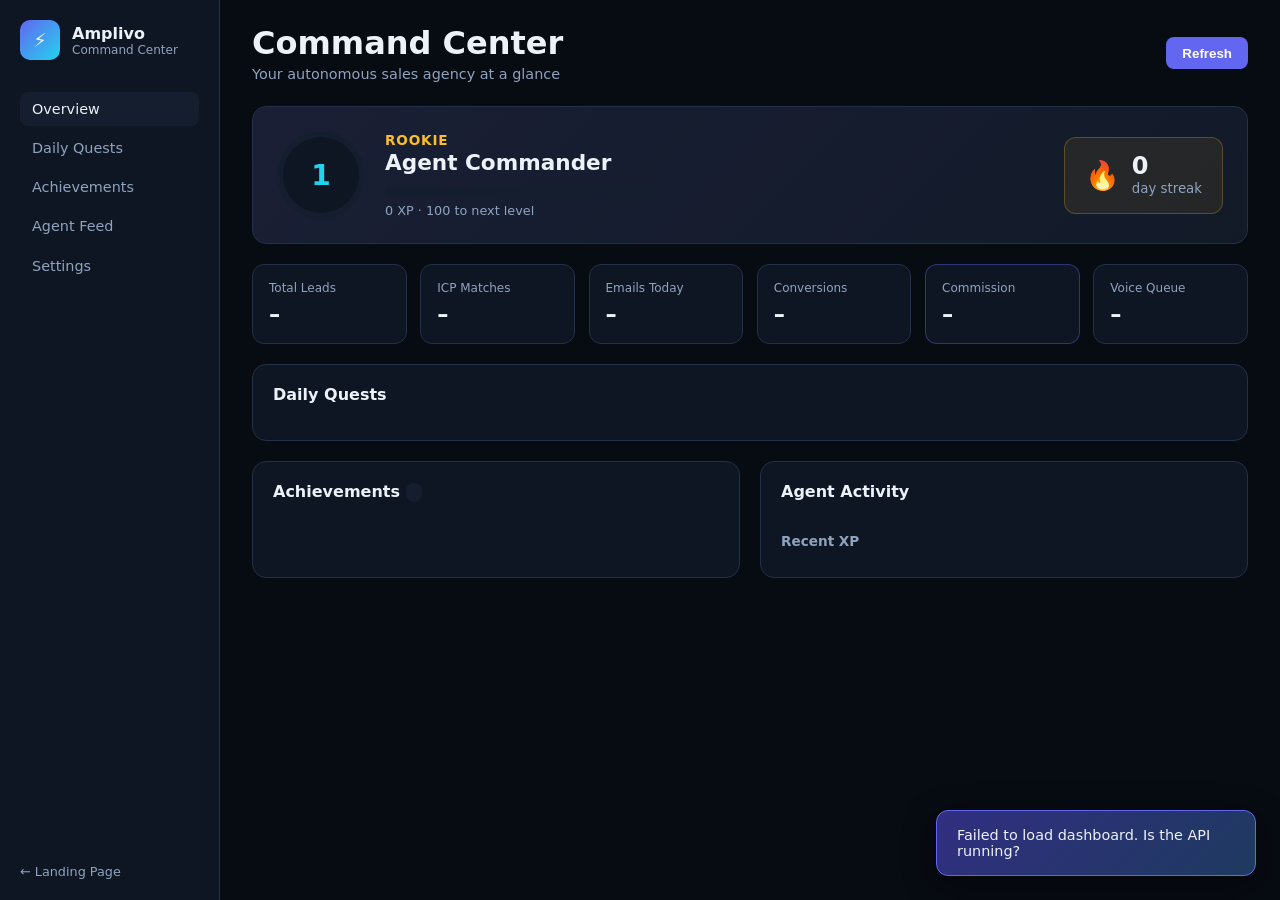
==== dashboard/index.html @ bad74a12 "Amplivo agentic sales agency stack" ====
<!DOCTYPE html>
<html lang="en">
<head>
  <meta charset="UTF-8">
  <meta name="viewport" content="width=device-width, initial-scale=1.0">
  <title>Agency Command Center</title>
  <link rel="stylesheet" href="/dashboard/assets/style.css">
</head>
<body>
  <div class="app">
    <aside class="sidebar">
      <div class="brand">
        <span class="brand-icon">⚡</span>
        <div>
          <strong>Amplivo</strong>
          <small>Command Center</small>
        </div>
      </div>
      <nav>
        <a href="#overview" class="nav-active">Overview</a>
        <a href="#quests">Daily Quests</a>
        <a href="#achievements">Achievements</a>
        <a href="#agents">Agent Feed</a>
        <a href="/dashboard/settings">Settings</a>
      </nav>
      <div class="sidebar-footer">
        <a href="/" class="link-muted">← Landing Page</a>
      </div>
    </aside>

    <main class="main">
      <header class="topbar">
        <div>
          <h1>Command Center</h1>
          <p class="subtitle">Your autonomous sales agency at a glance</p>
        </div>
        <button id="refresh-btn" class="btn">Refresh</button>
      </header>

      <section id="overview" class="hero-card">
        <div class="level-block">
          <div class="level-ring">
            <span id="level-num">1</span>
          </div>
          <div class="level-info">
            <p class="rank" id="rank-title">Rookie</p>
            <p class="name" id="display-name">Agent Commander</p>
            <div class="xp-bar"><div class="xp-fill" id="xp-fill"></div></div>
            <p class="xp-label"><span id="xp-total">0</span> XP · <span id="xp-next">100</span> to next level</p>
          </div>
        </div>
        <div class="streak-card">
          <span class="streak-icon">🔥</span>
          <div>
            <strong id="streak-days">0</strong>
            <small>day streak</small>
          </div>
        </div>
      </section>

      <section class="stats-grid" id="pipeline-stats">
        <article class="stat-card"><span class="stat-label">Total Leads</span><strong id="s-leads">–</strong></article>
        <article class="stat-card"><span class="stat-label">ICP Matches</span><strong id="s-icp">–</strong></article>
        <article class="stat-card"><span class="stat-label">Emails Today</span><strong id="s-emails">–</strong></article>
        <article class="stat-card"><span class="stat-label">Conversions</span><strong id="s-conv">–</strong></article>
        <article class="stat-card accent"><span class="stat-label">Commission</span><strong id="s-rev">–</strong></article>
        <article class="stat-card"><span class="stat-label">Voice Queue</span><strong id="s-voice">–</strong></article>
      </section>

      <section id="quests" class="panel">
        <h2>Daily Quests</h2>
        <div id="quests-list" class="quests-grid"></div>
      </section>

      <div class="two-col">
        <section id="achievements" class="panel">
          <h2>Achievements <span id="ach-count" class="badge-count"></span></h2>
          <div id="achievements-grid" class="achievements-grid"></div>
        </section>

        <section id="agents" class="panel">
          <h2>Agent Activity</h2>
          <ul id="agent-feed" class="feed-list"></ul>
          <h3 class="sub-heading">Recent XP</h3>
          <ul id="xp-feed" class="feed-list compact"></ul>
        </section>
      </div>
    </main>
  </div>

  <div id="toast" class="toast" hidden></div>
  <script src="/dashboard/assets/app.js"></script>
</body>
</html>
---- dashboard/assets/style.css ----
:root {
  --bg: #070b12;
  --surface: #0f1623;
  --surface2: #151e2e;
  --border: #243047;
  --text: #edf2f8;
  --muted: #8fa3bf;
  --accent: #6366f1;
  --accent2: #22d3ee;
  --gold: #fbbf24;
  --success: #34d399;
  --radius: 14px;
  --font: "Segoe UI", system-ui, sans-serif;
}

* { box-sizing: border-box; margin: 0; padding: 0; }

body {
  font-family: var(--font);
  background: var(--bg);
  color: var(--text);
  min-height: 100vh;
}

.app { display: grid; grid-template-columns: 220px 1fr; min-height: 100vh; }

@media (max-width: 900px) {
  .app { grid-template-columns: 1fr; }
  .sidebar { display: none; }
}

.sidebar {
  background: var(--surface);
  border-right: 1px solid var(--border);
  padding: 1.25rem;
  display: flex;
  flex-direction: column;
}

.brand { display: flex; gap: 0.75rem; align-items: center; margin-bottom: 2rem; }
.brand-icon {
  width: 40px; height: 40px; border-radius: 10px;
  background: linear-gradient(135deg, var(--accent), var(--accent2));
  display: grid; place-items: center; font-size: 1.2rem;
}
.brand small { display: block; color: var(--muted); font-size: 0.75rem; }

nav { display: flex; flex-direction: column; gap: 0.35rem; flex: 1; }
nav a {
  color: var(--muted); text-decoration: none; padding: 0.55rem 0.75rem;
  border-radius: 8px; font-size: 0.9rem;
}
nav a:hover, .nav-active { background: var(--surface2); color: var(--text); }

.sidebar-footer { margin-top: auto; padding-top: 1rem; }
.link-muted { color: var(--muted); font-size: 0.8rem; text-decoration: none; }

.main { padding: 1.5rem 2rem; overflow-y: auto; }

.topbar {
  display: flex; justify-content: space-between; align-items: center;
  margin-bottom: 1.5rem;
}
.subtitle { color: var(--muted); font-size: 0.9rem; margin-top: 0.25rem; }

.btn {
  background: var(--accent); color: #fff; border: none; border-radius: 8px;
  padding: 0.55rem 1rem; font-weight: 600; cursor: pointer;
}
.btn:hover { filter: brightness(1.1); }

.hero-card {
  display: flex; justify-content: space-between; align-items: center;
  background: linear-gradient(135deg, #1a1f35, #121a28);
  border: 1px solid var(--border); border-radius: var(--radius);
  padding: 1.5rem; margin-bottom: 1.25rem; gap: 1rem; flex-wrap: wrap;
}

.level-block { display: flex; gap: 1.25rem; align-items: center; }

.level-ring {
  width: 88px; height: 88px; border-radius: 50%;
  background: conic-gradient(var(--accent) 0%, var(--surface2) 0%);
  display: grid; place-items: center; position: relative;
}
.level-ring::before {
  content: ""; position: absolute; inset: 6px; border-radius: 50%; background: var(--surface);
}
.level-ring span { position: relative; font-size: 1.75rem; font-weight: 800; color: var(--accent2); }

.rank { color: var(--gold); font-weight: 700; font-size: 0.85rem; text-transform: uppercase; letter-spacing: 0.06em; }
.name { font-size: 1.35rem; font-weight: 700; margin: 0.15rem 0 0.75rem; }

.xp-bar {
  width: 280px; max-width: 100%; height: 10px; background: var(--surface2);
  border-radius: 999px; overflow: hidden;
}
.xp-fill {
  height: 100%; width: 0%;
  background: linear-gradient(90deg, var(--accent), var(--accent2));
  transition: width 0.6s ease;
}
.xp-label { color: var(--muted); font-size: 0.8rem; margin-top: 0.4rem; }

.streak-card {
  display: flex; align-items: center; gap: 0.75rem;
  background: rgba(251, 191, 36, 0.08); border: 1px solid rgba(251, 191, 36, 0.25);
  border-radius: 12px; padding: 1rem 1.25rem;
}
.streak-icon { font-size: 1.75rem; }
.streak-card strong { font-size: 1.5rem; display: block; line-height: 1; }
.streak-card small { color: var(--muted); }

.stats-grid {
  display: grid; grid-template-columns: repeat(auto-fit, minmax(140px, 1fr));
  gap: 0.85rem; margin-bottom: 1.25rem;
}
.stat-card {
  background: var(--surface); border: 1px solid var(--border);
  border-radius: 12px; padding: 1rem;
}
.stat-card.accent { border-color: rgba(99, 102, 241, 0.4); }
.stat-label { display: block; color: var(--muted); font-size: 0.75rem; margin-bottom: 0.35rem; }
.stat-card strong { font-size: 1.4rem; }

.panel {
  background: var(--surface); border: 1px solid var(--border);
  border-radius: var(--radius); padding: 1.25rem; margin-bottom: 1.25rem;
}
.panel h2 { font-size: 1rem; margin-bottom: 1rem; }
.sub-heading { font-size: 0.85rem; color: var(--muted); margin: 1rem 0 0.5rem; }
.badge-count {
  font-size: 0.75rem; background: var(--surface2); padding: 0.15rem 0.5rem;
  border-radius: 999px; color: var(--muted); margin-left: 0.35rem;
}

.two-col { display: grid; grid-template-columns: 1fr 1fr; gap: 1.25rem; }
@media (max-width: 1100px) { .two-col { grid-template-columns: 1fr; } }

.quests-grid { display: grid; gap: 0.75rem; }
.quest-card {
  background: var(--surface2); border: 1px solid var(--border);
  border-radius: 10px; padding: 0.9rem 1rem;
}
.quest-card.done { border-color: rgba(52, 211, 153, 0.4); background: rgba(52, 211, 153, 0.06); }
.quest-top { display: flex; justify-content: space-between; margin-bottom: 0.5rem; font-size: 0.9rem; }
.quest-bar { height: 6px; background: var(--bg); border-radius: 999px; overflow: hidden; }
.quest-fill { height: 100%; background: var(--success); transition: width 0.4s; }
.quest-reward { color: var(--gold); font-size: 0.8rem; margin-top: 0.35rem; }

.achievements-grid {
  display: grid; grid-template-columns: repeat(auto-fill, minmax(130px, 1fr)); gap: 0.75rem;
}
.ach-card {
  text-align: center; padding: 1rem 0.5rem; border-radius: 10px;
  background: var(--surface2); border: 1px solid var(--border);
  opacity: 0.45; filter: grayscale(0.8); transition: 0.2s;
}
.ach-card.unlocked {
  opacity: 1; filter: none;
  border-color: rgba(251, 191, 36, 0.35);
  box-shadow: 0 0 20px rgba(251, 191, 36, 0.08);
}
.ach-icon { font-size: 1.75rem; display: block; margin-bottom: 0.35rem; }
.ach-title { font-size: 0.8rem; font-weight: 700; }
.ach-desc { font-size: 0.68rem; color: var(--muted); margin-top: 0.2rem; line-height: 1.3; }

.feed-list { list-style: none; display: flex; flex-direction: column; gap: 0.5rem; }
.feed-list li {
  font-size: 0.85rem; padding: 0.55rem 0.65rem; background: var(--surface2);
  border-radius: 8px; border-left: 3px solid var(--accent);
}
.feed-list.compact li { font-size: 0.78rem; border-left-color: var(--gold); }
.feed-meta { color: var(--muted); font-size: 0.72rem; display: block; margin-top: 0.15rem; }

.toast {
  position: fixed; bottom: 1.5rem; right: 1.5rem;
  background: linear-gradient(135deg, #312e81, #1e3a5f);
  border: 1px solid var(--accent); border-radius: 12px;
  padding: 1rem 1.25rem; max-width: 320px; font-size: 0.9rem;
  box-shadow: 0 8px 32px rgba(0,0,0,0.4);
  animation: slideIn 0.3s ease;
}
@keyframes slideIn { from { transform: translateY(20px); opacity: 0; } }

/* Settings page */
.btn-row { display: flex; gap: 0.5rem; flex-wrap: wrap; }
.btn-secondary { background: var(--surface2); border: 1px solid var(--border); color: var(--text); }
.btn-secondary:hover { background: var(--border); }

.banner {
  padding: 0.85rem 1rem; border-radius: 10px; margin-bottom: 1rem;
  border: 1px solid var(--border); background: var(--surface2);
}
.banner-info { border-color: rgba(99, 102, 241, 0.4); }
.banner label { display: flex; flex-direction: column; gap: 0.4rem; font-size: 0.85rem; }
.banner input { margin-top: 0.25rem; padding: 0.5rem; border-radius: 6px; border: 1px solid var(--border); background: var(--bg); color: var(--text); }

.group-desc { color: var(--muted); font-size: 0.82rem; margin: -0.5rem 0 1rem; }

.form-grid {
  display: grid; grid-template-columns: repeat(auto-fit, minmax(260px, 1fr)); gap: 1rem;
}
.field-label { display: flex; flex-direction: column; gap: 0.35rem; font-size: 0.85rem; }
.field-hint { color: var(--muted); font-size: 0.7rem; font-family: monospace; }
.field-label input, .field-label select {
  padding: 0.55rem 0.7rem; border-radius: 8px; border: 1px solid var(--border);
  background: var(--bg); color: var(--text); font-size: 0.9rem;
}
.tag-ok { font-size: 0.65rem; color: var(--success); margin-left: 0.35rem; }
.tag-miss { font-size: 0.65rem; color: var(--danger, #f87171); margin-left: 0.35rem; }

.status-panel { margin-bottom: 1rem; display: flex; flex-direction: column; gap: 0.4rem; }
.status-item { padding: 0.55rem 0.75rem; border-radius: 8px; font-size: 0.85rem; background: var(--surface2); }
.status-item.ok { border-left: 3px solid var(--success); }
.status-item.fail { border-left: 3px solid #f87171; }

.export-preview {
  margin-top: 0.75rem; padding: 1rem; background: var(--bg); border-radius: 8px;
  font-size: 0.78rem; overflow-x: auto; border: 1px solid var(--border); color: var(--muted);
}
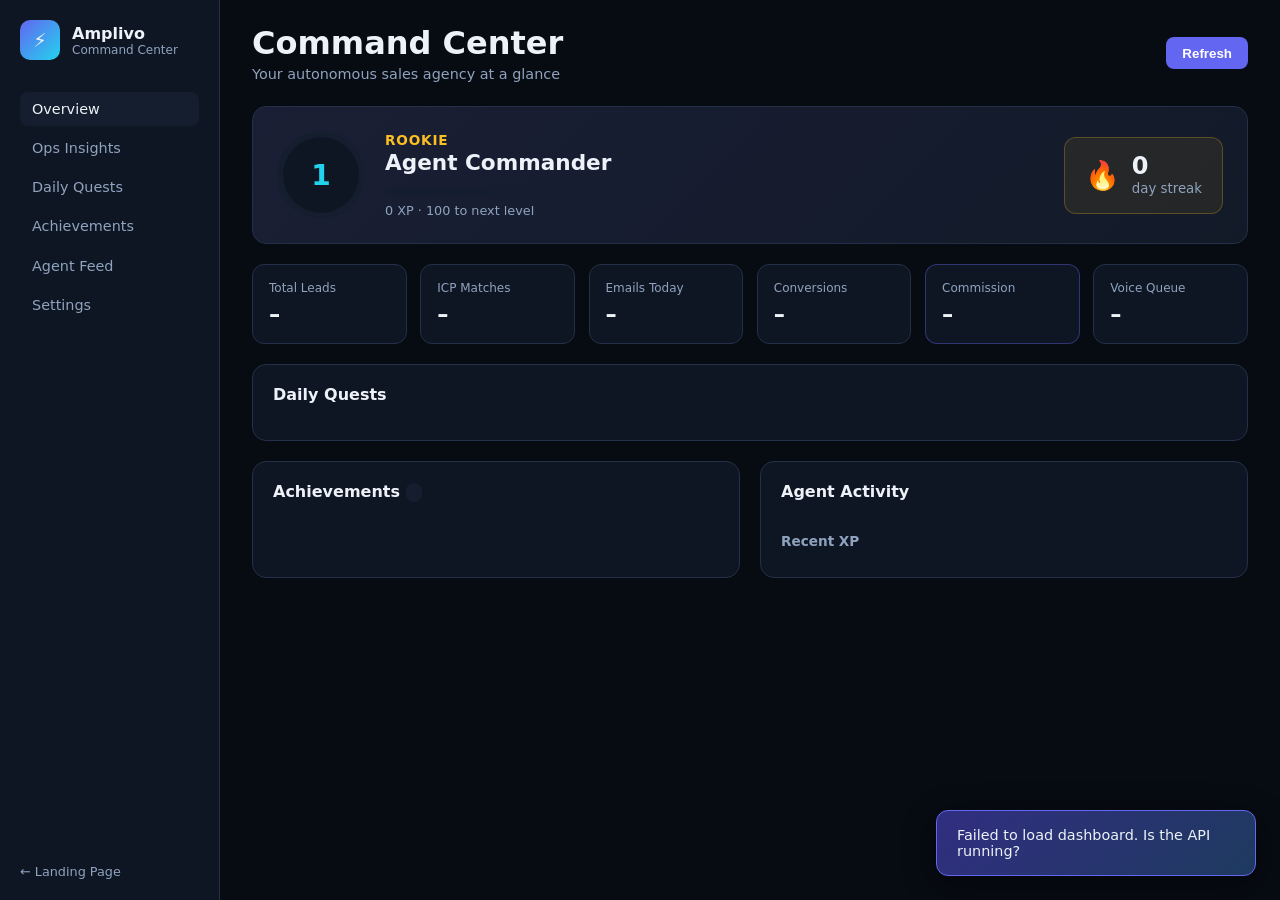
==== commit 18ee70c8: "Add Ops Insights dashboard and Phase-0 money plumbing checks. Co-authored-by: Cursor <cursoragent@cu" ====
--- a/dashboard/index.html
+++ b/dashboard/index.html
@@ -18,6 +18,7 @@
       </div>
       <nav>
         <a href="#overview" class="nav-active">Overview</a>
+        <a href="/dashboard/ops">Ops Insights</a>
         <a href="#quests">Daily Quests</a>
         <a href="#achievements">Achievements</a>
         <a href="#agents">Agent Feed</a>
--- a/dashboard/assets/style.css
+++ b/dashboard/assets/style.css
@@ -199,16 +199,78 @@
 .group-desc { color: var(--muted); font-size: 0.82rem; margin: -0.5rem 0 1rem; }
 
 .form-grid {
-  display: grid; grid-template-columns: repeat(auto-fit, minmax(260px, 1fr)); gap: 1rem;
-}
+  display: grid; grid-template-columns: repeat(auto-fit, minmax(280px, 1fr)); gap: 1rem;
+}
+
+.keys-summary {
+  display: flex; flex-wrap: wrap; gap: 0.75rem; align-items: center;
+  padding: 1rem 1.1rem; margin-bottom: 1rem; border-radius: 12px;
+  background: linear-gradient(135deg, rgba(99,102,241,0.12), rgba(34,211,238,0.08));
+  border: 1px solid rgba(99,102,241,0.35);
+}
+.summary-stat {
+  display: flex; flex-direction: column; gap: 0.1rem; min-width: 90px;
+  padding-right: 1rem; border-right: 1px solid var(--border);
+}
+.summary-stat:last-of-type { border-right: none; }
+.summary-stat strong { font-size: 1.15rem; color: var(--text); }
+.summary-stat span { font-size: 0.72rem; color: var(--muted); text-transform: uppercase; letter-spacing: 0.04em; }
+.summary-highlight strong { color: var(--accent2); }
+.summary-note { flex: 1 1 220px; font-size: 0.78rem; color: var(--muted); }
+
+.key-field {
+  display: flex; flex-direction: column; gap: 0.4rem;
+  padding: 0.85rem; border-radius: 10px; border: 2px solid var(--border);
+  background: var(--bg); transition: border-color 0.2s, box-shadow 0.2s;
+}
+.key-field-head { display: flex; align-items: center; justify-content: space-between; gap: 0.5rem; }
+.key-field-title { font-size: 0.88rem; font-weight: 600; }
+.key-active {
+  border-color: var(--success);
+  box-shadow: 0 0 0 1px rgba(52,211,153,0.25), 0 4px 20px rgba(52,211,153,0.08);
+}
+.key-stored { border-color: rgba(99,102,241,0.55); }
+.key-missing { border-color: rgba(248,113,113,0.35); opacity: 0.92; }
+.key-pending { border-color: var(--gold); box-shadow: 0 0 0 1px rgba(251,191,36,0.3); }
+.key-live { border-color: #22c55e; box-shadow: 0 0 12px rgba(34,197,94,0.2); }
+.key-error { border-color: #f87171; }
+
+.key-pill {
+  font-size: 0.62rem; font-weight: 700; letter-spacing: 0.06em;
+  padding: 0.2rem 0.45rem; border-radius: 999px; white-space: nowrap;
+}
+.key-pill-active { color: #052e1c; background: var(--success); }
+.key-pill-stored { color: #e0e7ff; background: rgba(99,102,241,0.55); }
+.key-pill-miss { color: #fecaca; background: rgba(248,113,113,0.25); }
+.key-pill-pending { color: #422006; background: var(--gold); }
+.key-pill-live { color: #052e1c; background: #4ade80; animation: pulse-live 2s infinite; }
+.key-pill-error { color: #fff; background: #ef4444; }
+@keyframes pulse-live { 0%,100% { opacity: 1; } 50% { opacity: 0.75; } }
+
+.key-preview {
+  padding: 0.45rem 0.55rem; border-radius: 6px;
+  background: var(--surface2); border: 1px dashed var(--border);
+  font-size: 0.78rem;
+}
+.key-preview-empty { color: var(--muted); font-style: italic; border-style: dotted; }
+.key-preview-label {
+  display: block; font-size: 0.65rem; color: var(--muted);
+  text-transform: uppercase; letter-spacing: 0.05em; margin-bottom: 0.2rem;
+}
+.key-preview code { color: var(--accent2); font-family: monospace; word-break: break-all; }
+.key-live-msg { font-size: 0.72rem; }
+.key-live-msg.ok { color: var(--success); }
+.key-live-msg.fail { color: #f87171; }
+
 .field-label { display: flex; flex-direction: column; gap: 0.35rem; font-size: 0.85rem; }
 .field-hint { color: var(--muted); font-size: 0.7rem; font-family: monospace; }
-.field-label input, .field-label select {
+.key-field input, .key-field select, .field-label input, .field-label select {
   padding: 0.55rem 0.7rem; border-radius: 8px; border: 1px solid var(--border);
-  background: var(--bg); color: var(--text); font-size: 0.9rem;
+  background: var(--surface); color: var(--text); font-size: 0.9rem;
 }
 .tag-ok { font-size: 0.65rem; color: var(--success); margin-left: 0.35rem; }
 .tag-miss { font-size: 0.65rem; color: var(--danger, #f87171); margin-left: 0.35rem; }
+.field-saved { font-size: 0.75rem; color: var(--success); }
 
 .status-panel { margin-bottom: 1rem; display: flex; flex-direction: column; gap: 0.4rem; }
 .status-item { padding: 0.55rem 0.75rem; border-radius: 8px; font-size: 0.85rem; background: var(--surface2); }
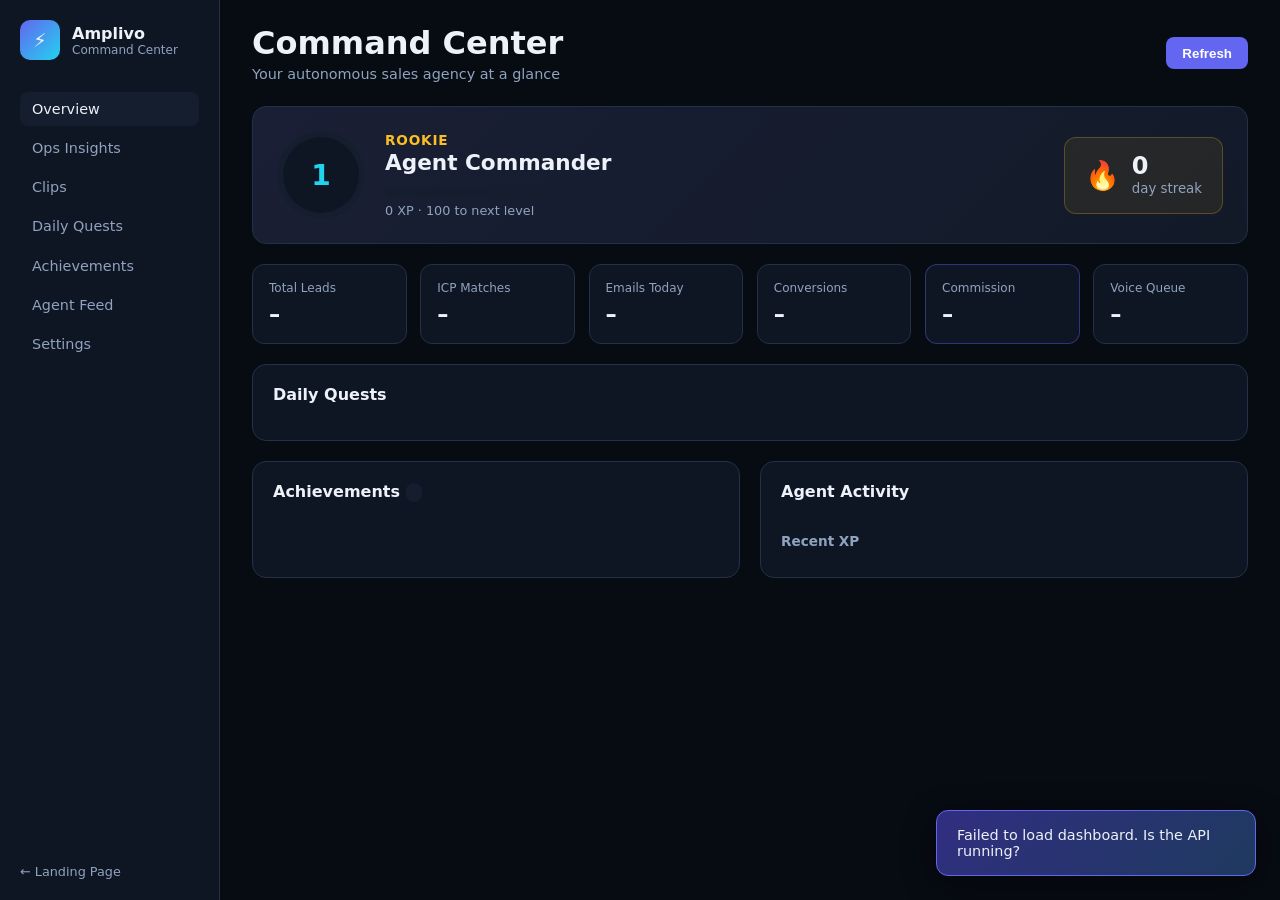
==== commit 8b8a7258: "Add Clips dashboard and harden the drain pipeline. Prevent runaway jobs, wire Opus poll/create corre" ====
--- a/dashboard/index.html
+++ b/dashboard/index.html
@@ -19,6 +19,7 @@
       <nav>
         <a href="#overview" class="nav-active">Overview</a>
         <a href="/dashboard/ops">Ops Insights</a>
+        <a href="/dashboard/clips">Clips</a>
         <a href="#quests">Daily Quests</a>
         <a href="#achievements">Achievements</a>
         <a href="#agents">Agent Feed</a>
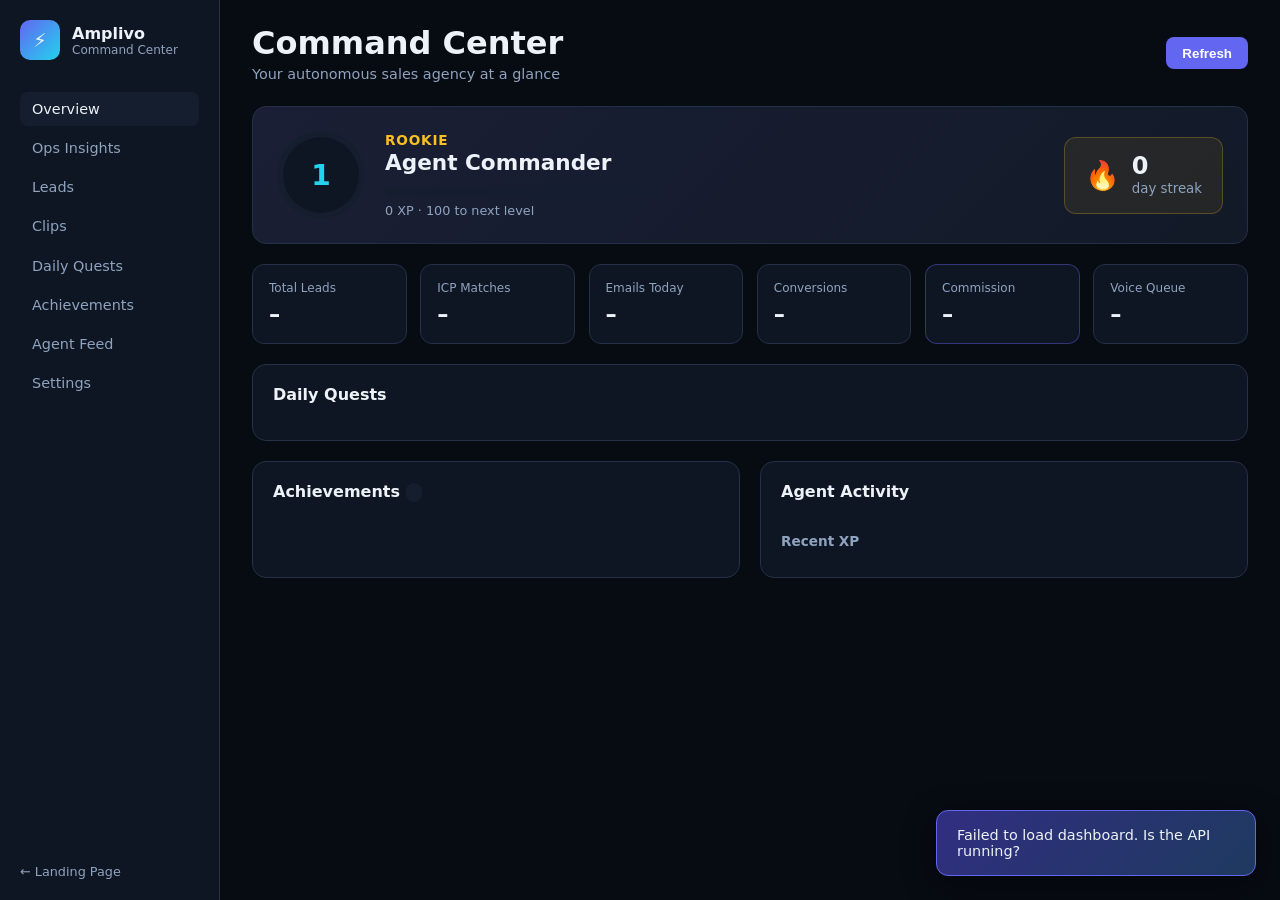
==== commit 50675b29: "Add Leads Hub dashboard and sales ops APIs. Ready pool, CSV import, drain, inbox reply presets, and " ====
--- a/dashboard/index.html
+++ b/dashboard/index.html
@@ -19,6 +19,7 @@
       <nav>
         <a href="#overview" class="nav-active">Overview</a>
         <a href="/dashboard/ops">Ops Insights</a>
+        <a href="/dashboard/leads">Leads</a>
         <a href="/dashboard/clips">Clips</a>
         <a href="#quests">Daily Quests</a>
         <a href="#achievements">Achievements</a>
